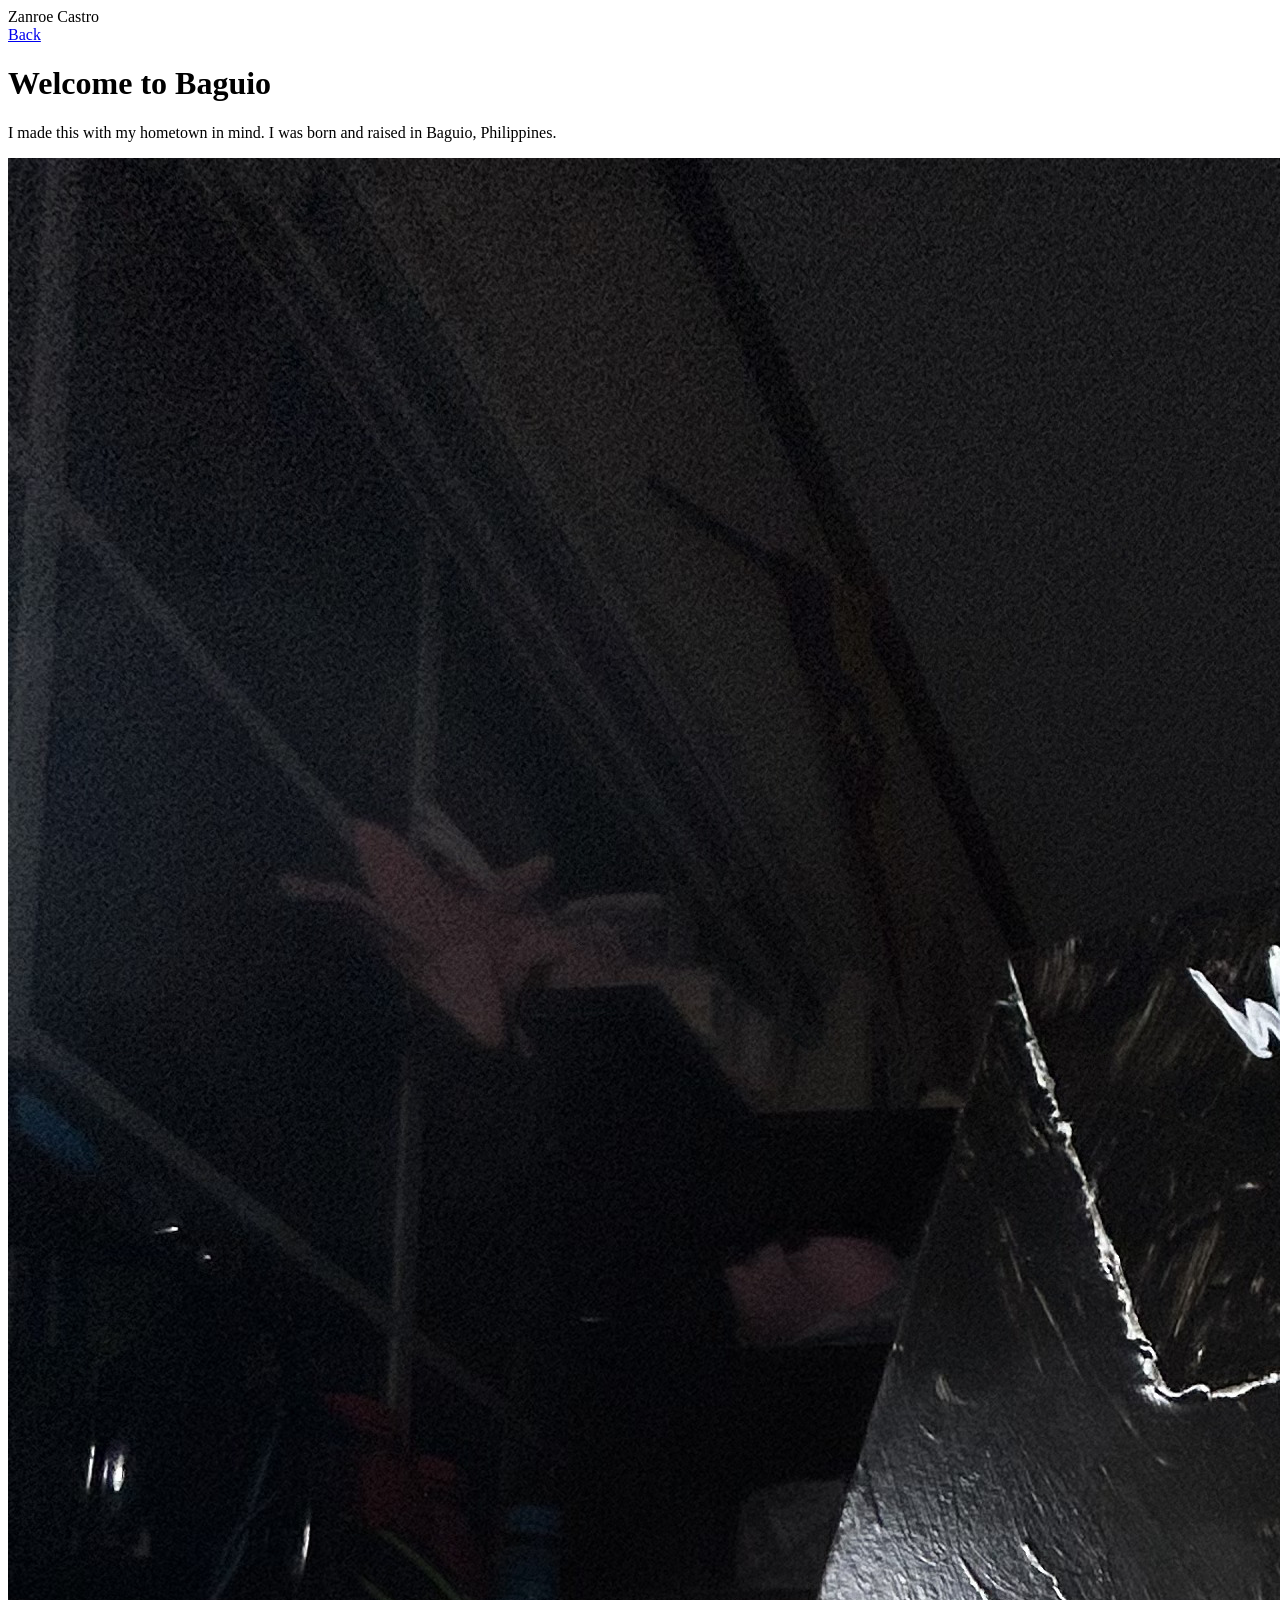
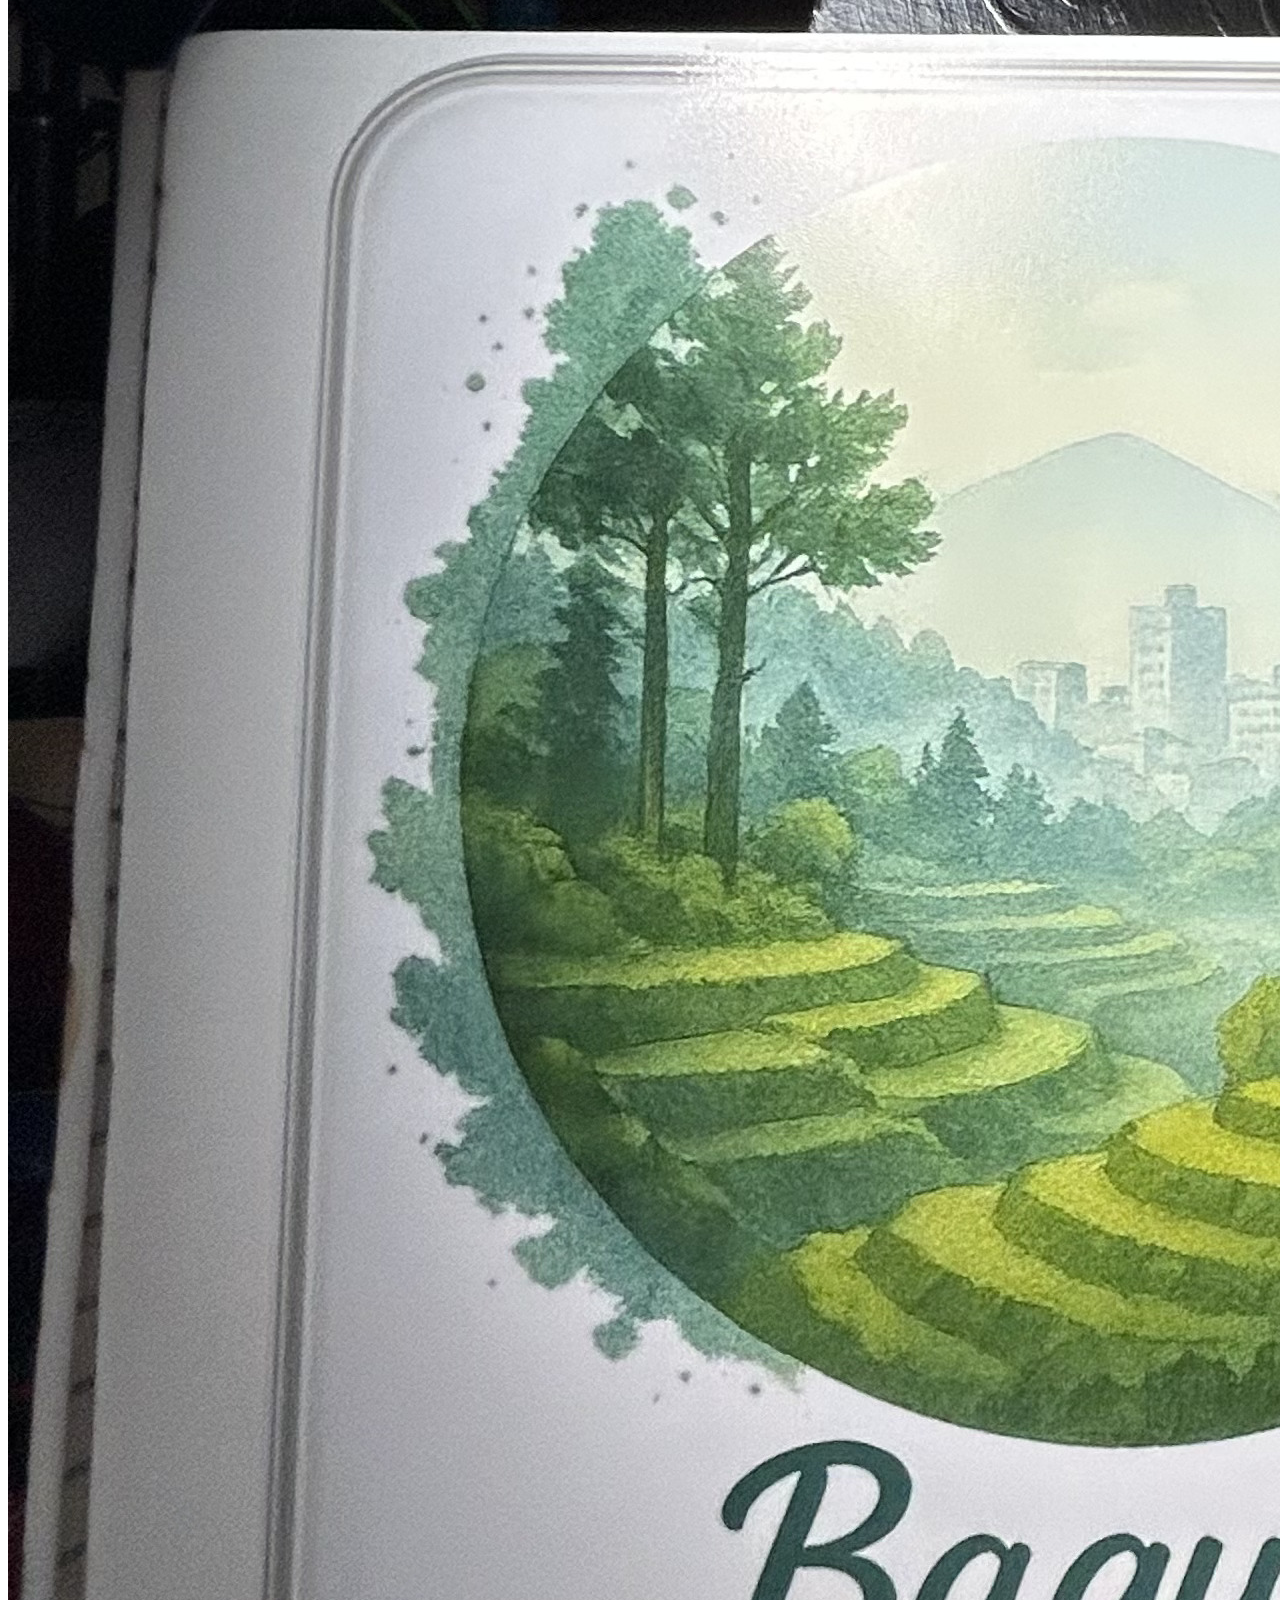
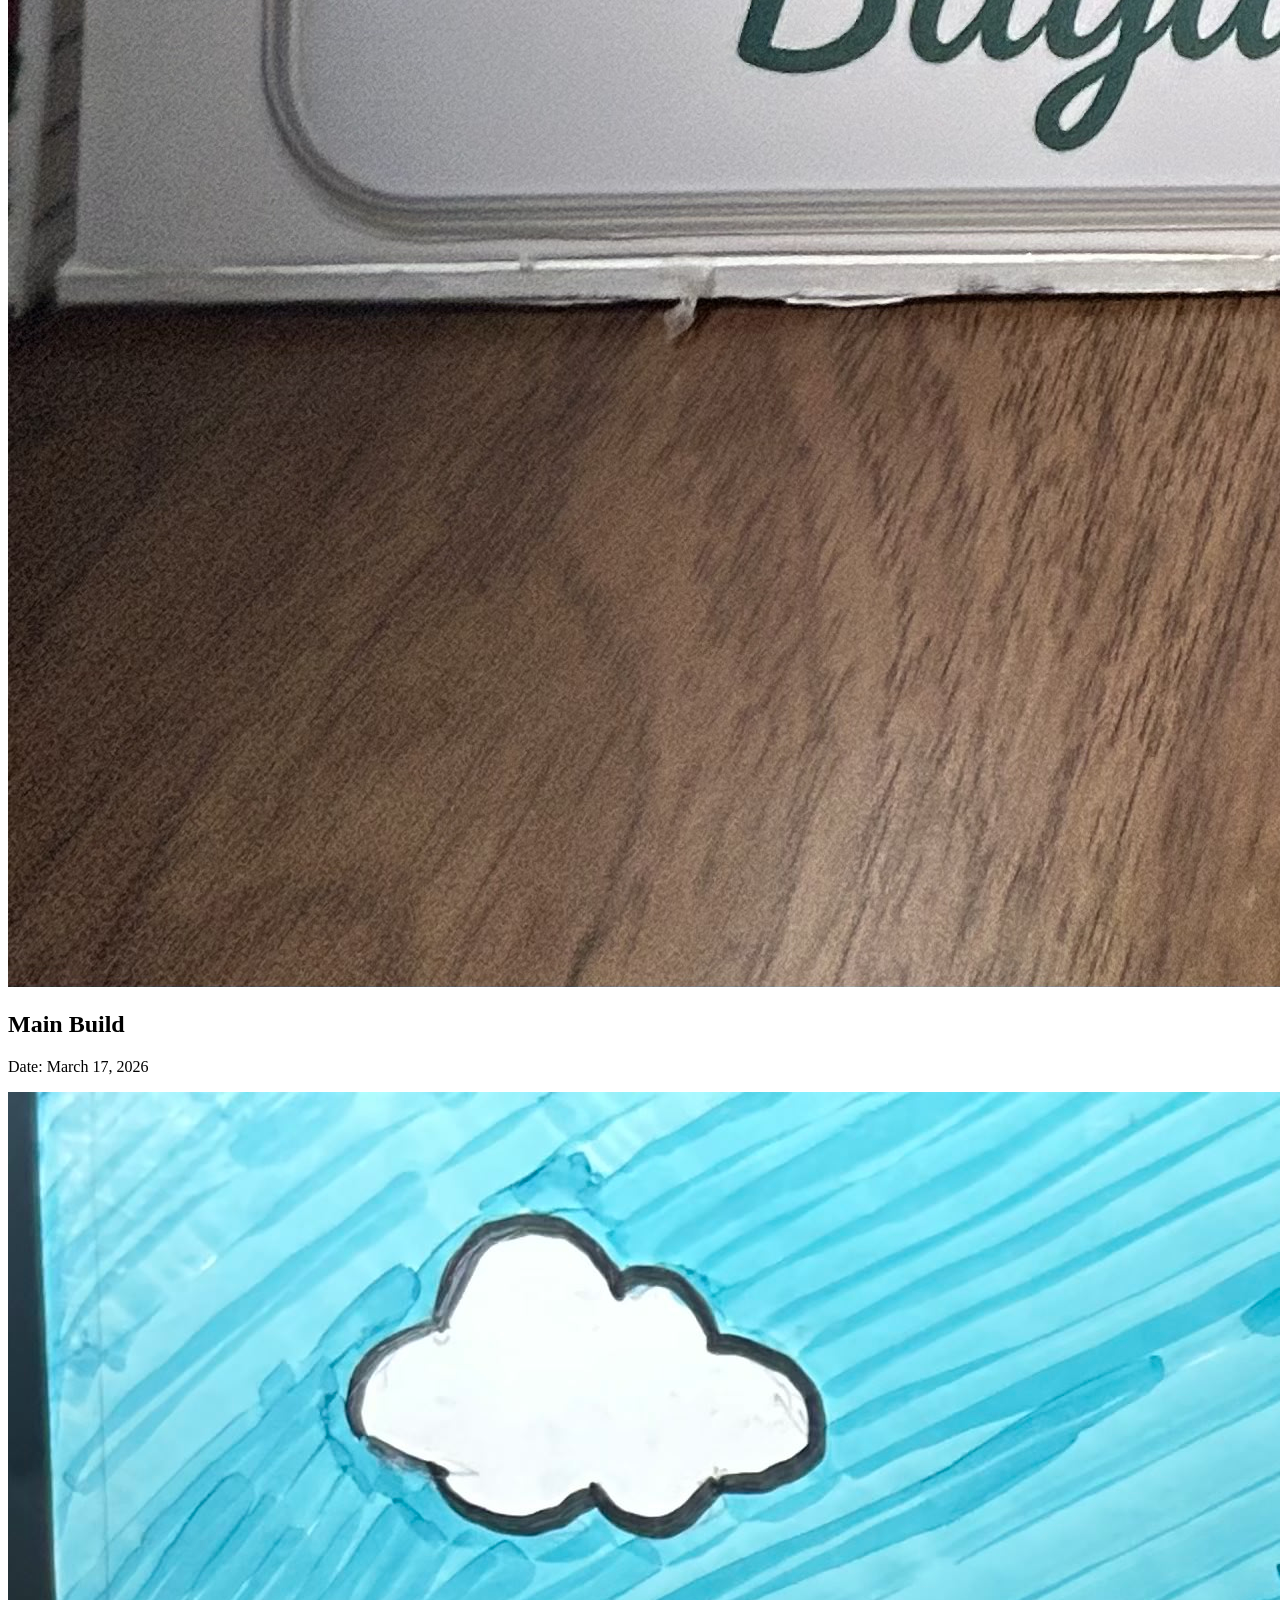
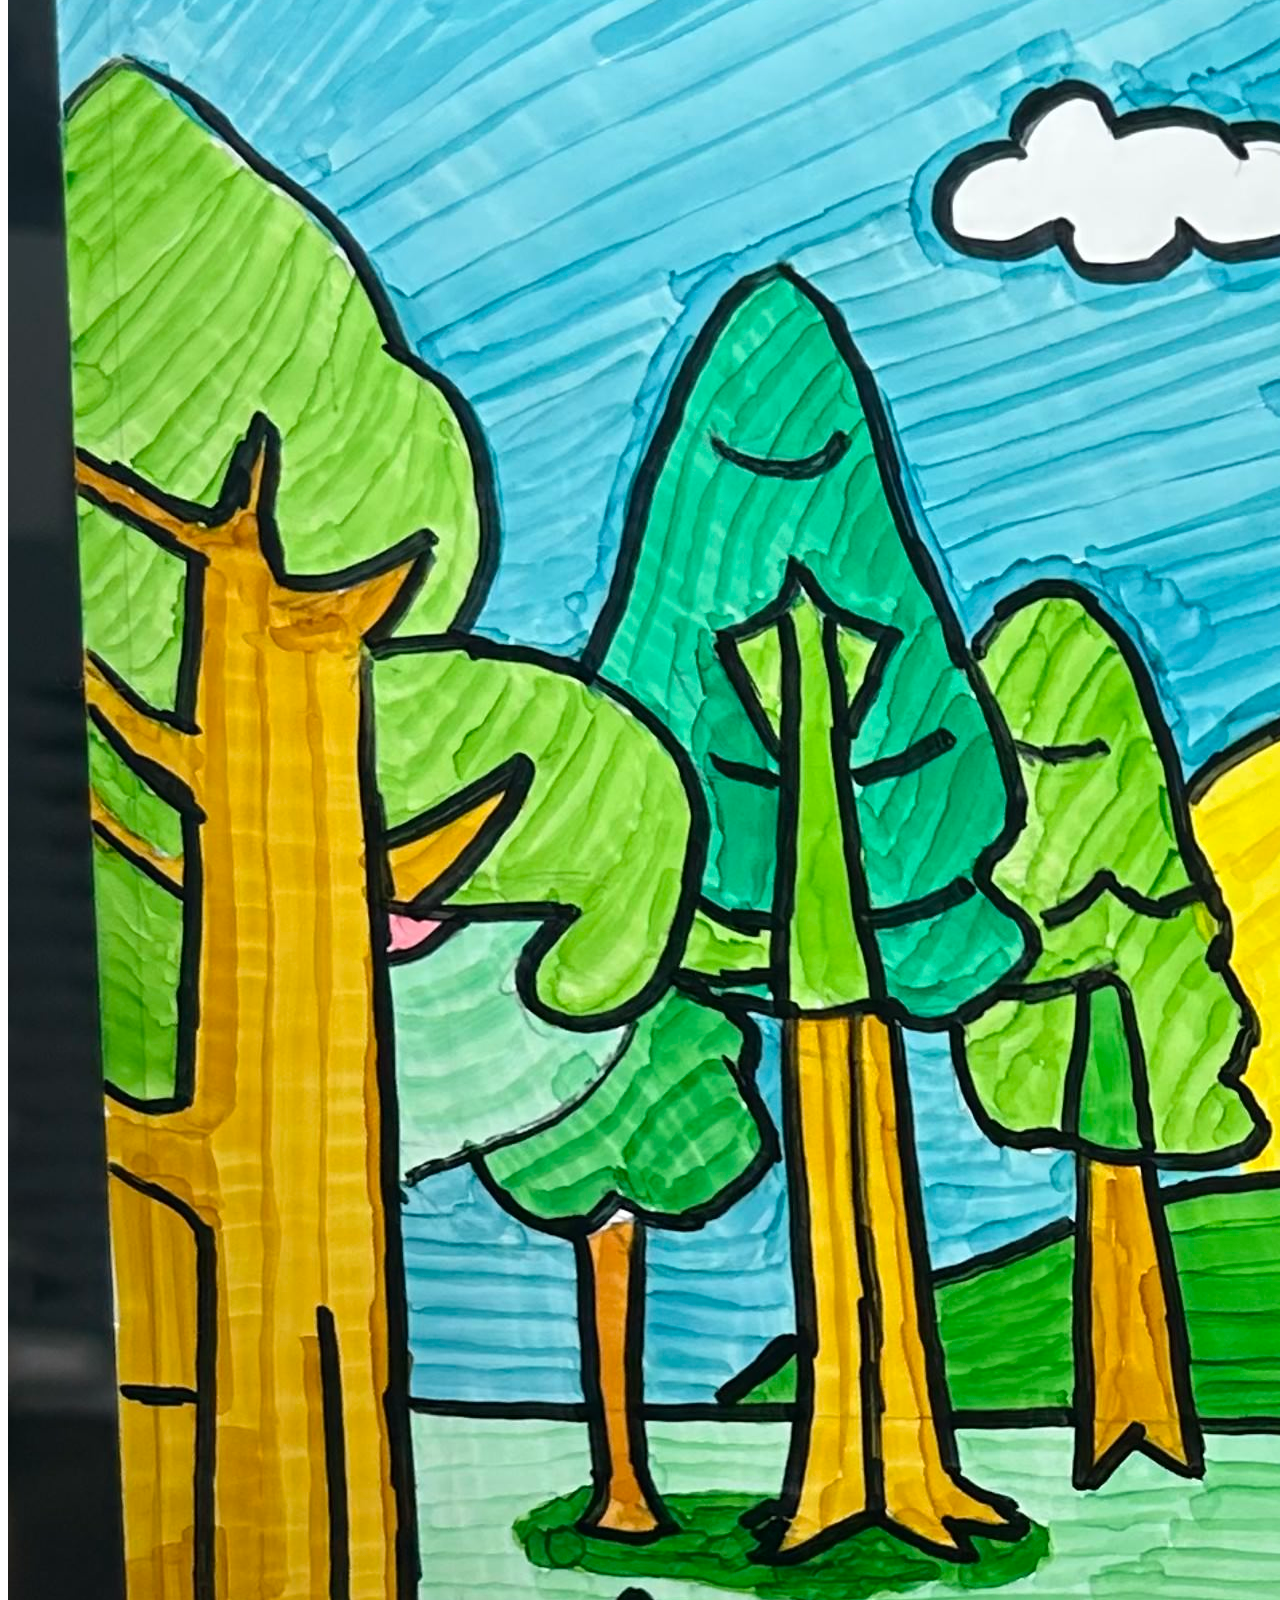
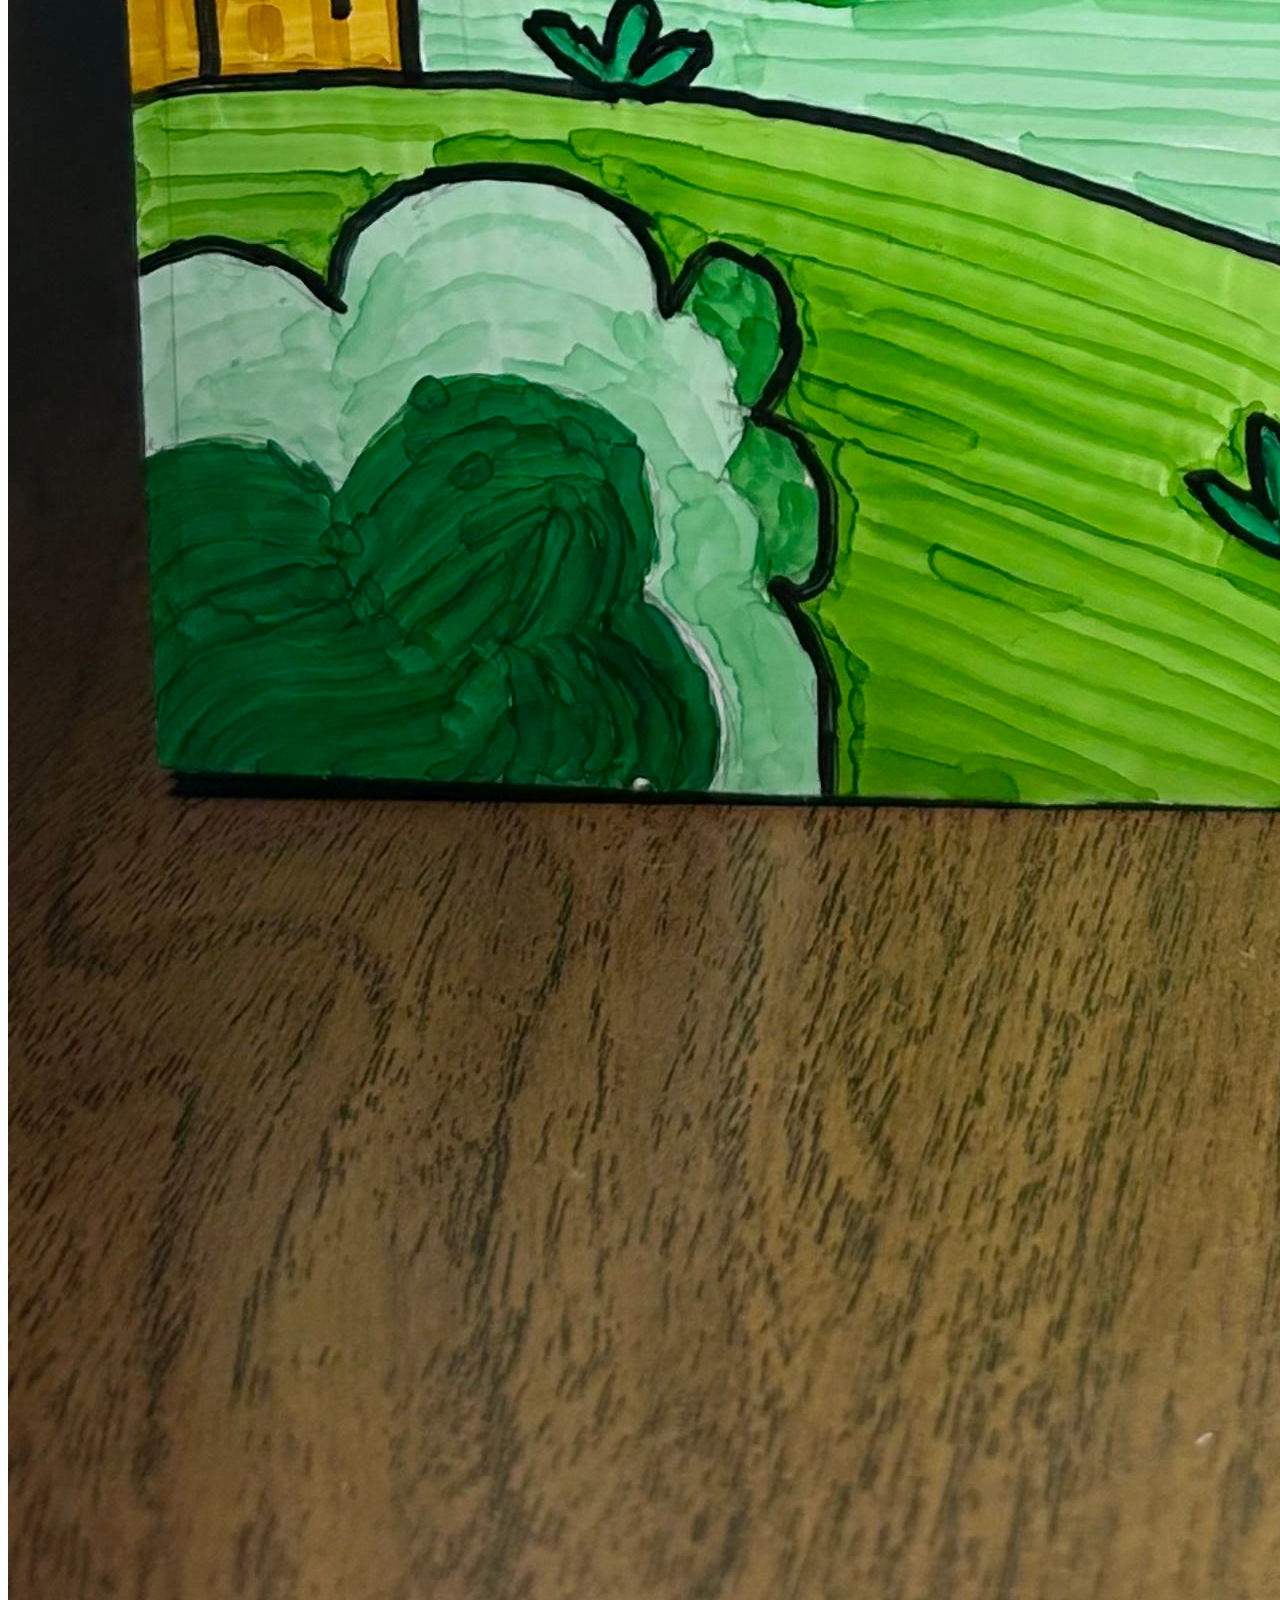
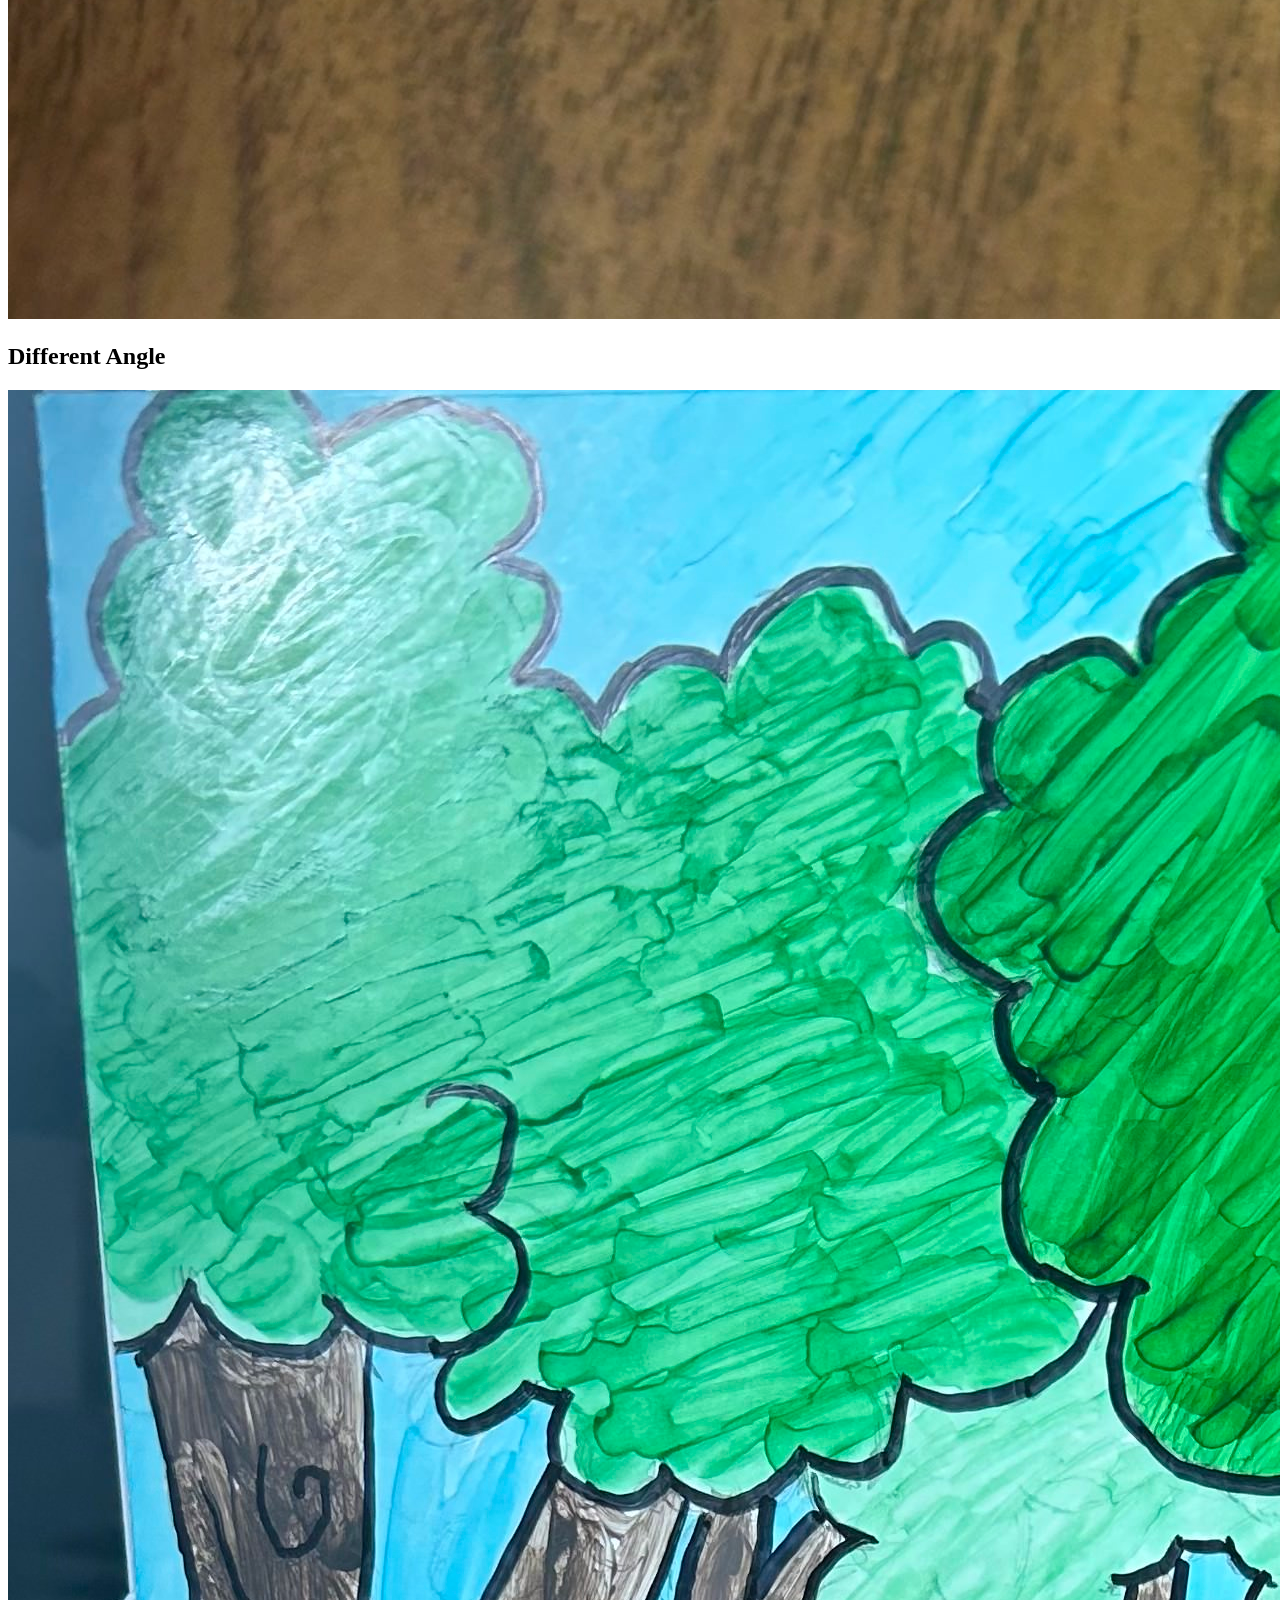
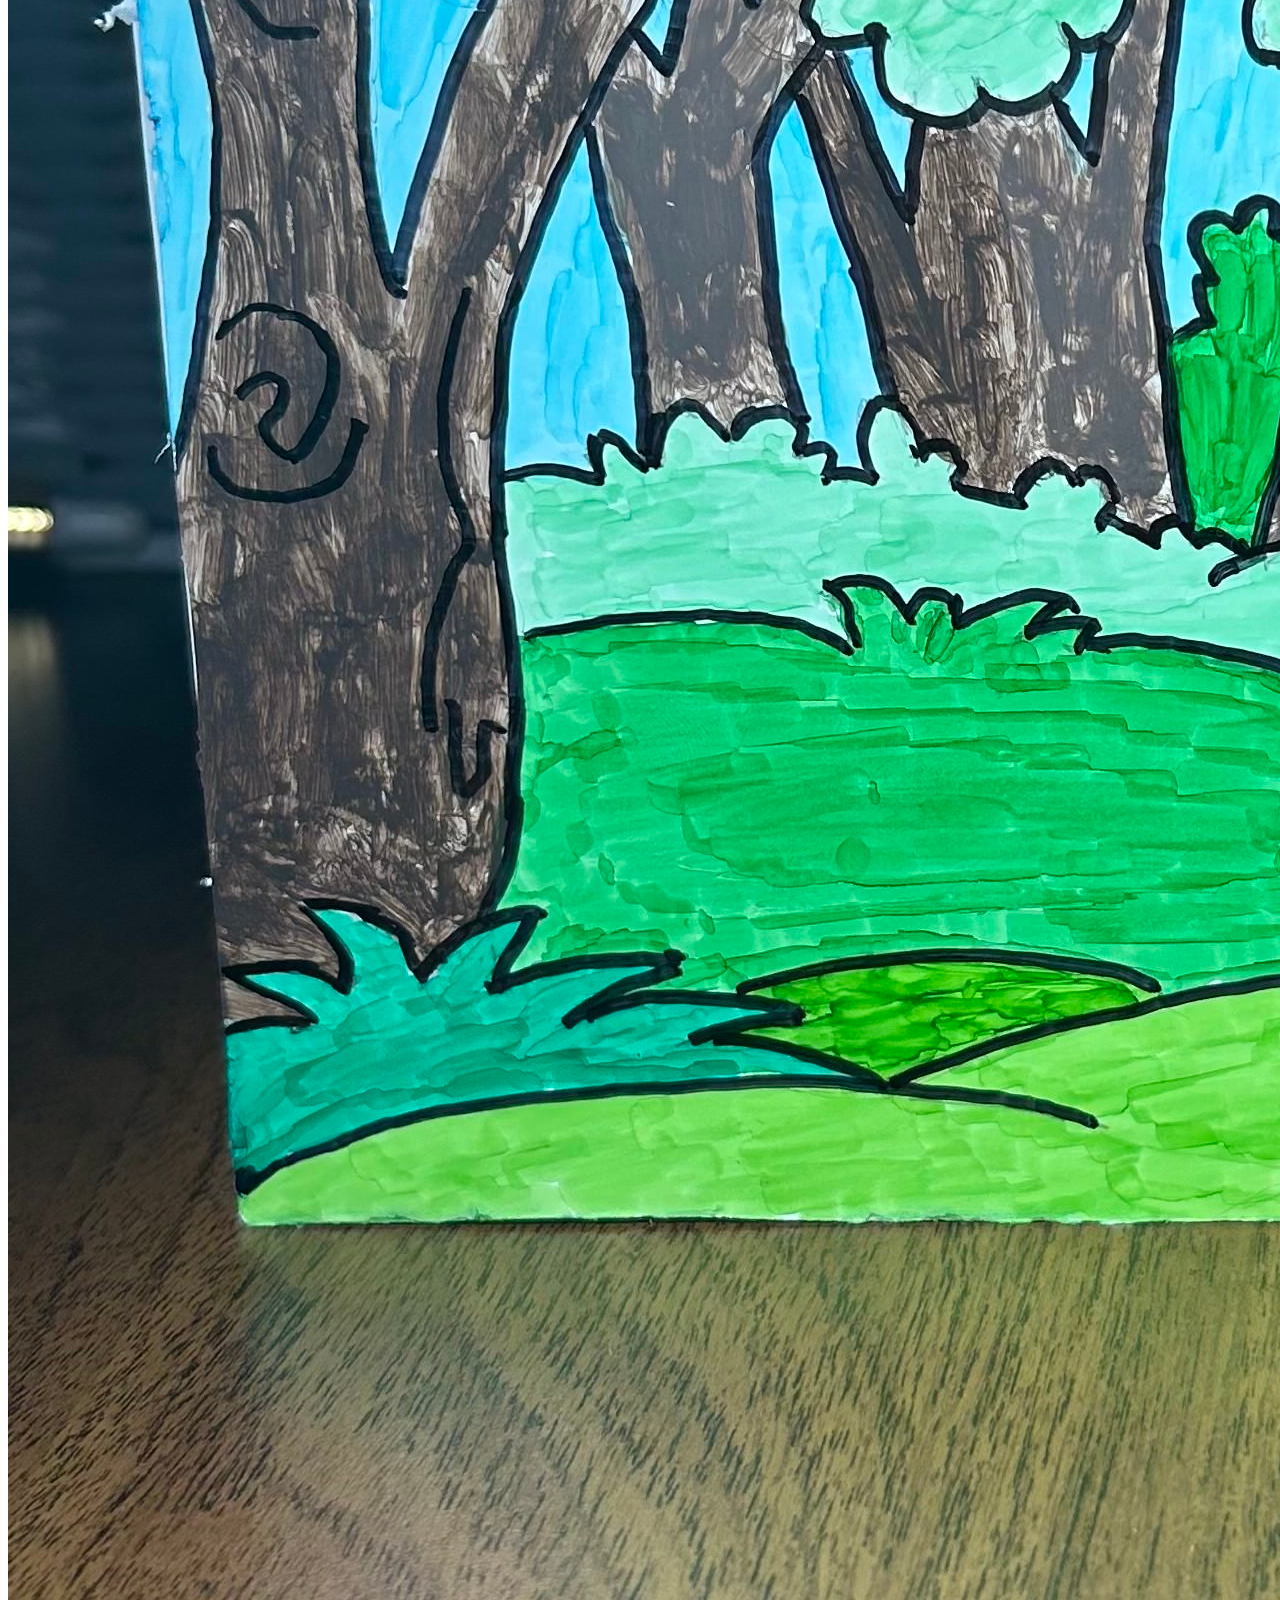
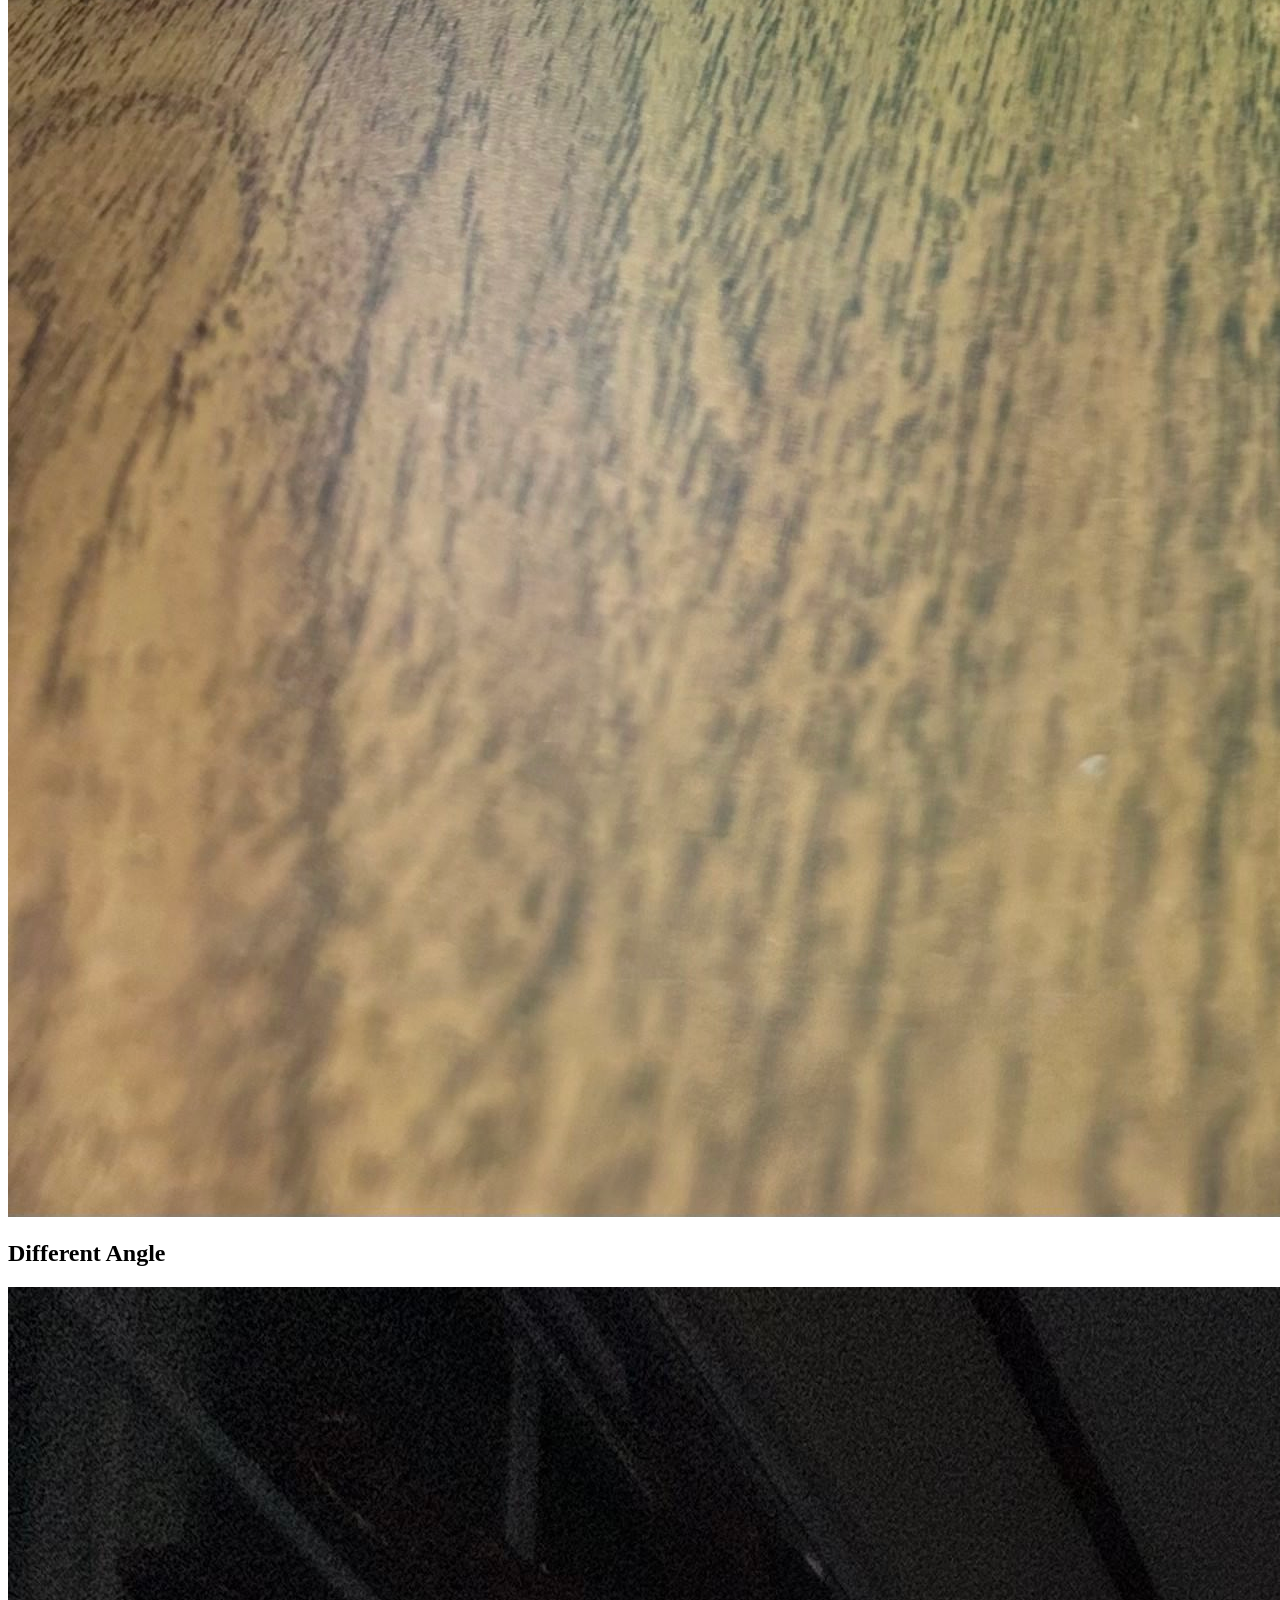
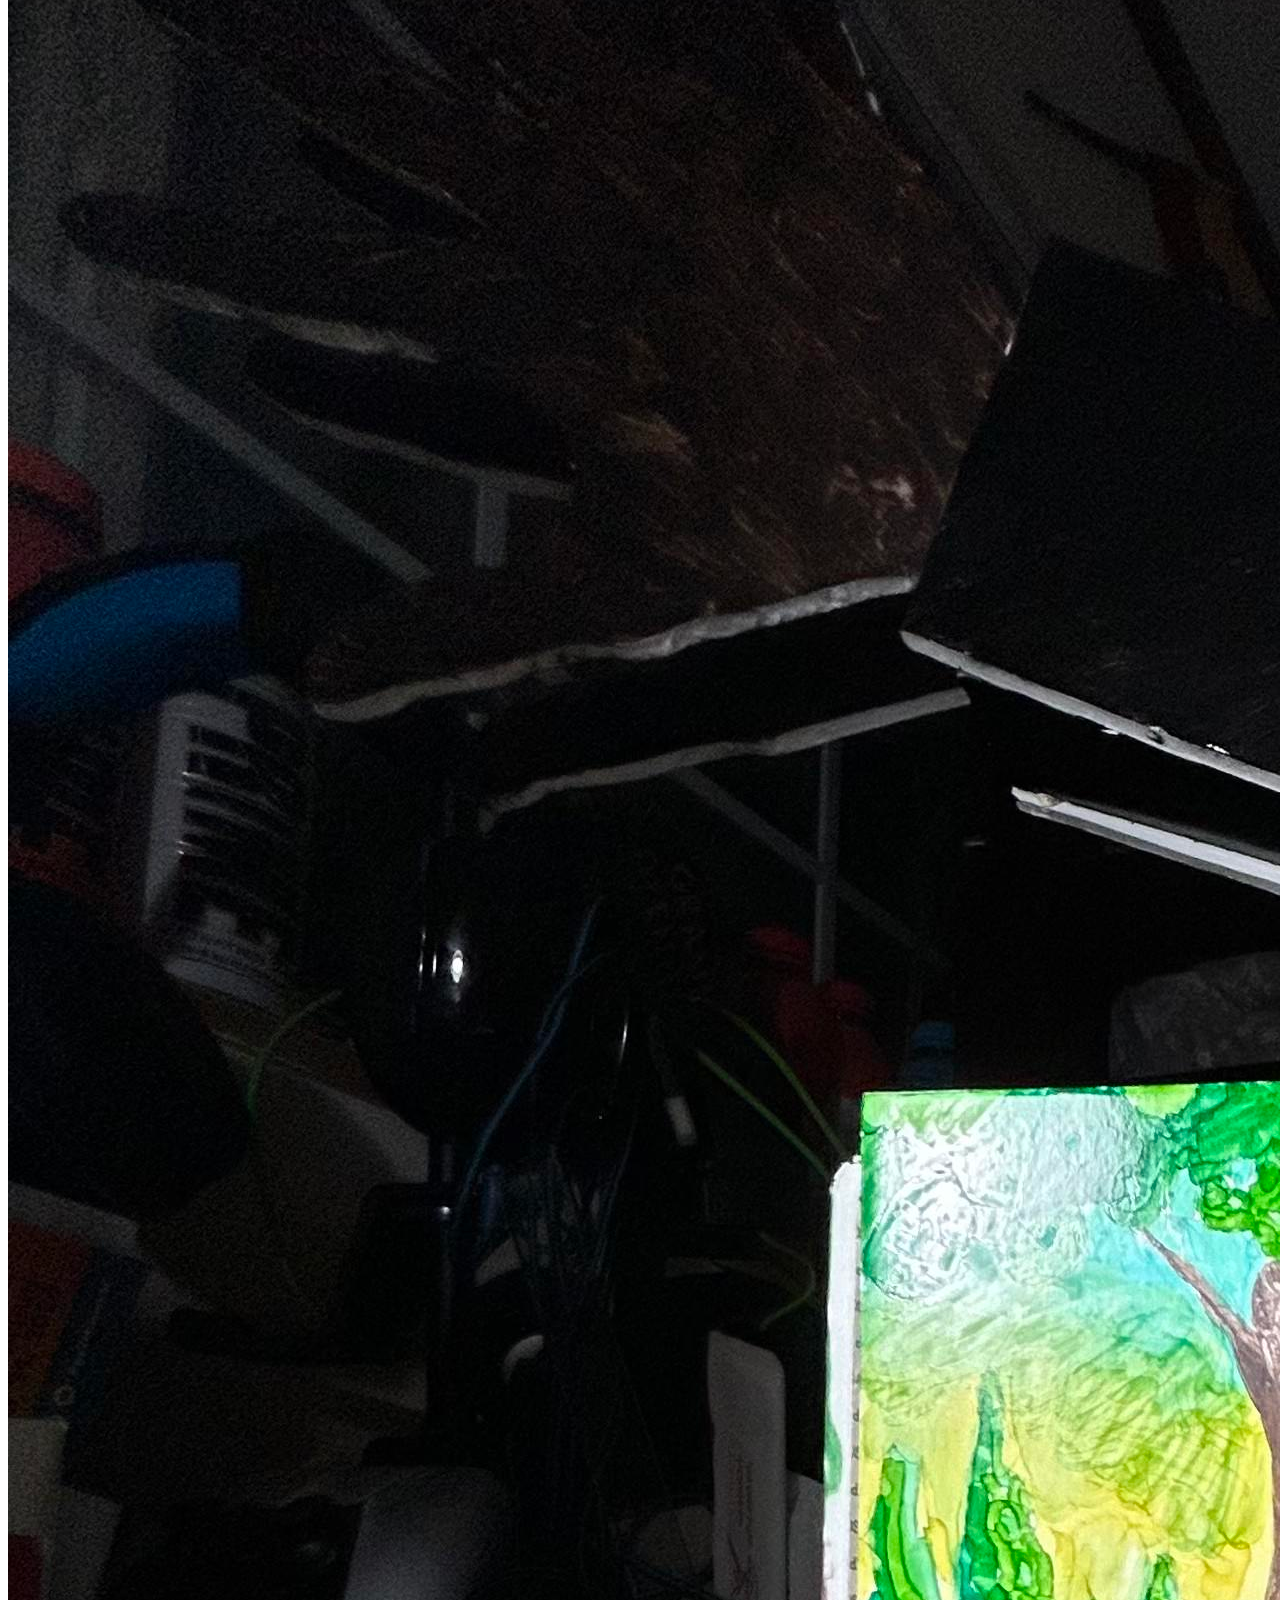
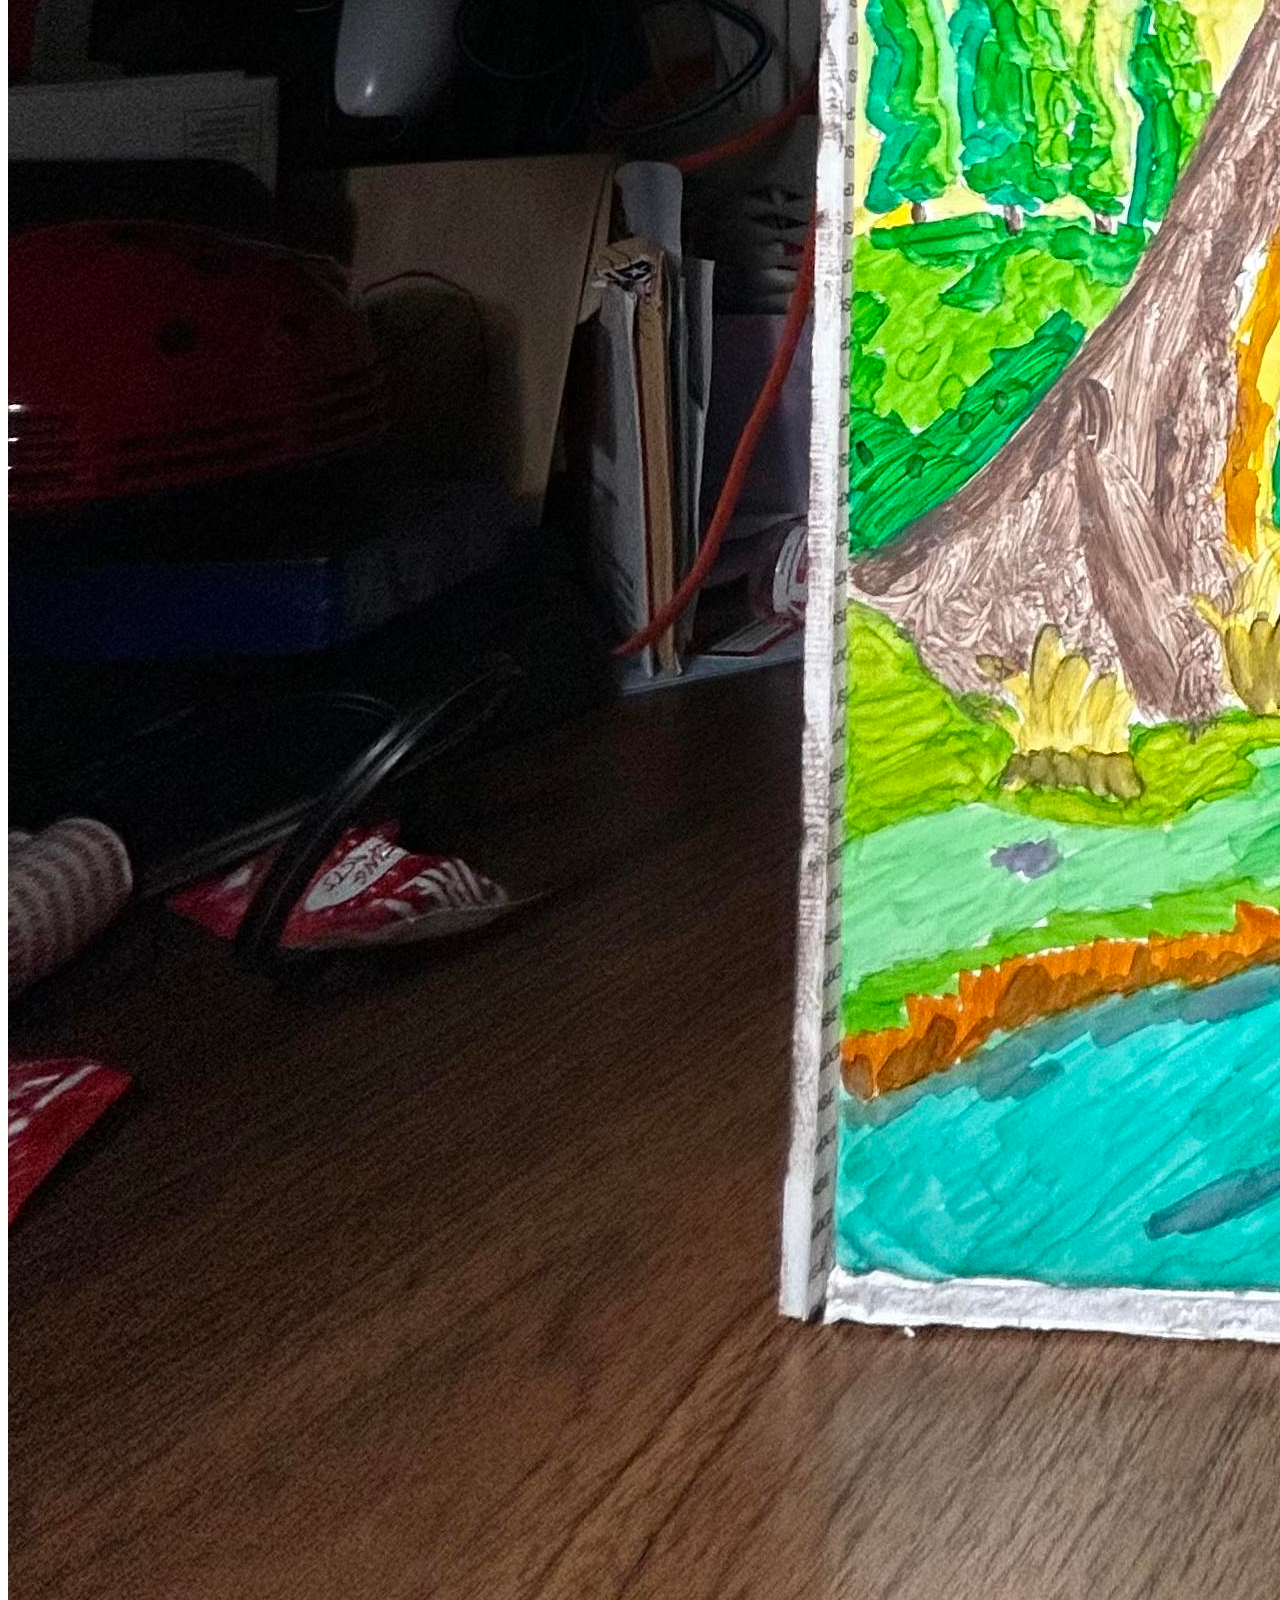
==== crafts1.html @ 95c9fecc "Add files via upload" ====
<!doctype html>
<html lang="en">
<head>
  <meta charset="UTF-8">
  <meta name="viewport" content="width=device-width, initial-scale=1.0">
  <title>Craft 1</title>
  <link rel="stylesheet" href="style.css">
</head>

<body>

  <nav>
    <div class="logo">Zanroe<span> Castro</span></div>
    <a class="back-home" href="crafts.html">Back</a>
  </nav>

  <header class="page-hero">
    <h1>Welcome to Baguio</h1>
    <p>I made this with my hometown in mind. I was born and raised in Baguio, Philippines.</p>
  </header>

  <section class="crafts-gallery1">

    <div class="mini-polaroid">
      <img src="IMG_3812.jpg" alt="Craft 1">
      <h2>Main Build</h2>
      <p>Date: March 17, 2026</p>
    </div>

    <div class="mini-polaroid">
      <img src="IMG_3811.jpg" alt="Craft 1">
      <h2>Different Angle</h2>
    </div>

    <div class="mini-polaroid">
      <img src="IMG_3813.jpg" alt="Craft 1">
      <h2>Different Angle</h2>
    </div>

    <div class="mini-polaroid">
      <img src="IMG_3814.jpg" alt="Craft 1">
      <h2>Different Angle</h2>
    </div>

    <div class="mini-polaroid">
      <video controls>
        <source src="part1.MP4" type="video/mp4">
      </video>
      <h2>Process Video</h2>
    </div>

    <div class="mini-polaroid">
      <video controls>
        <source src="part2.MP4" type="video/mp4">
      </video>
      <h2>Process Video</h2>
    </div>

  </section>

</body>
</html>
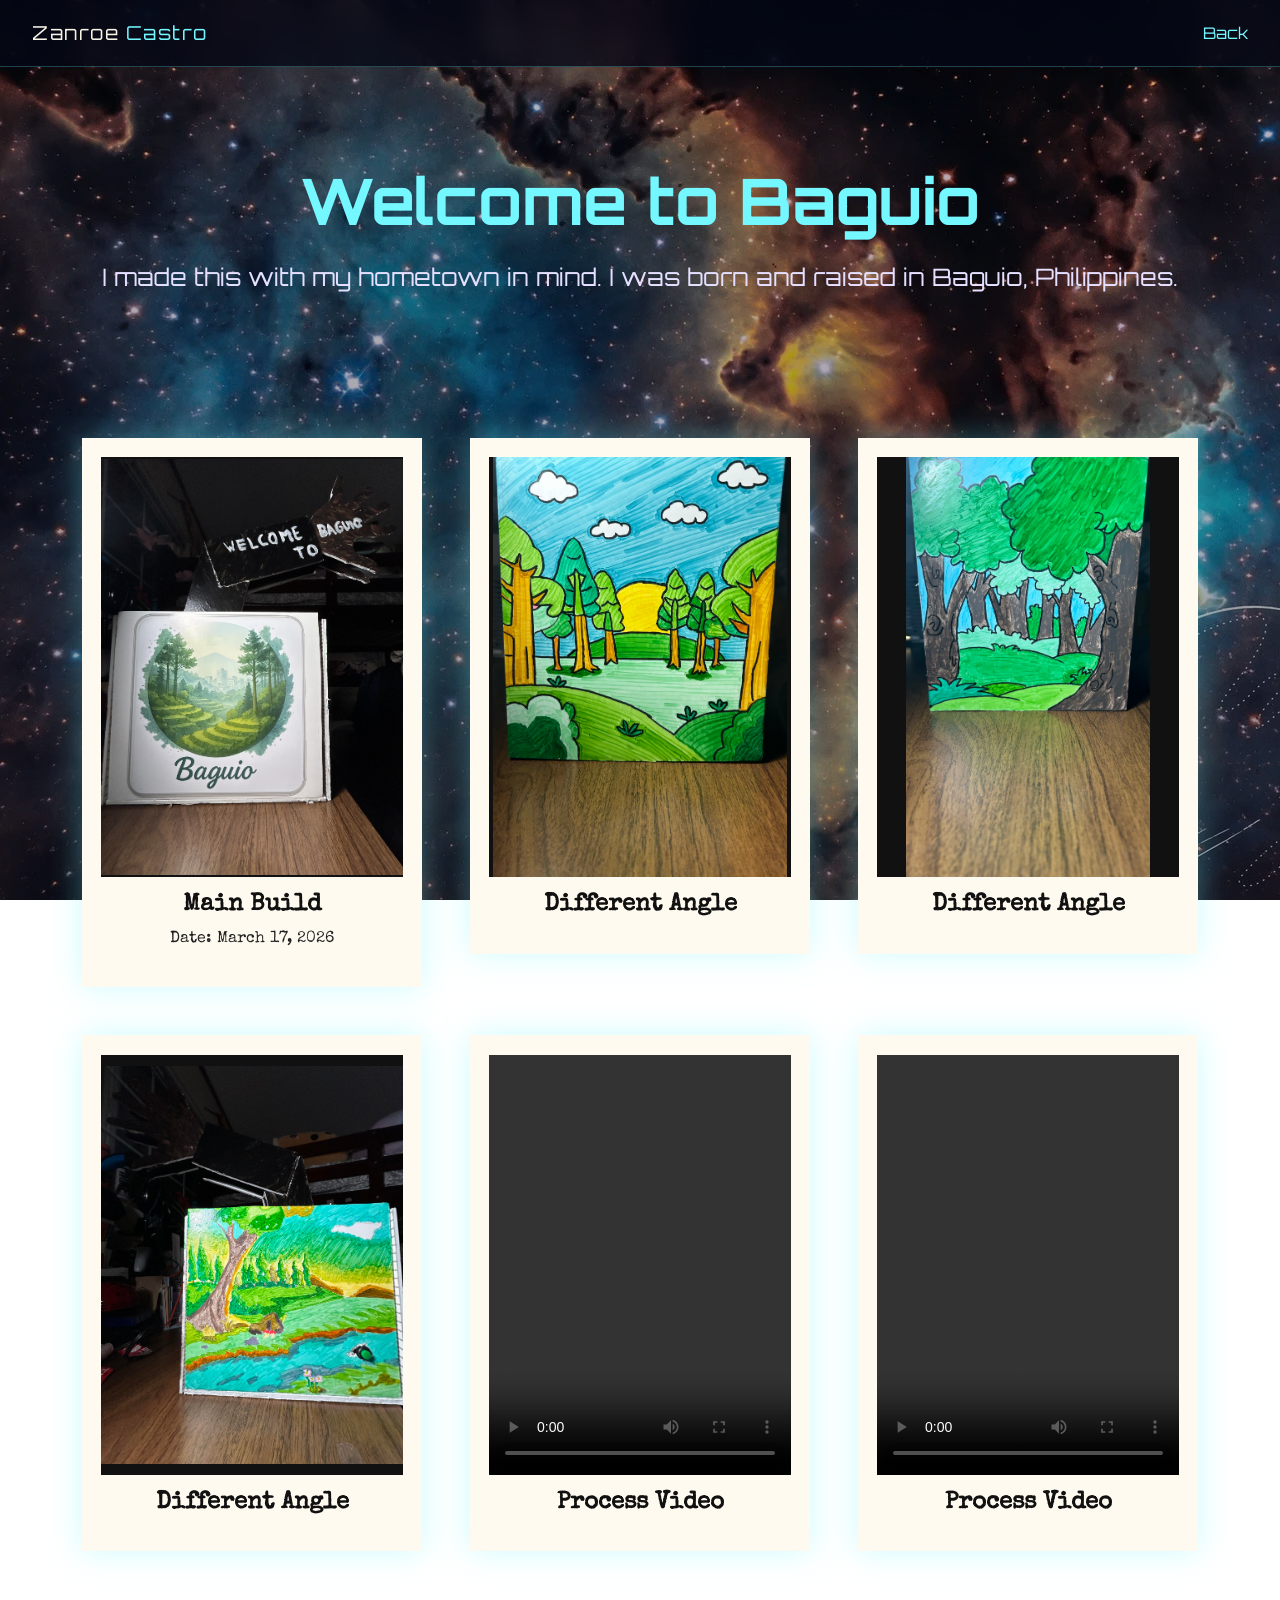
==== commit e95b7168: "Update crafts1.html" ====
--- a/crafts1.html
+++ b/crafts1.html
@@ -44,14 +44,14 @@
 
     <div class="mini-polaroid">
       <video controls>
-        <source src="part1.MP4" type="video/mp4">
+        <source src="part1.mp4" type="video/mp4">
       </video>
       <h2>Process Video</h2>
     </div>
 
     <div class="mini-polaroid">
       <video controls>
-        <source src="part2.MP4" type="video/mp4">
+        <source src="part2.mp4" type="video/mp4">
       </video>
       <h2>Process Video</h2>
     </div>
@@ -59,4 +59,4 @@
   </section>
 
 </body>
-</html>+</html>
--- a/style.css
+++ b/style.css
@@ -0,0 +1,1009 @@
+@import url("https://fonts.googleapis.com/css2?family=Orbitron:wght@400;600;700&family=Special+Elite&display=swap");
+
+* {
+  box-sizing: border-box;
+  margin: 0;
+  padding: 0;
+}
+
+:root {
+  --space: #050816;
+  --star: #f8f4e8;
+  --cyan: #74f7ff;
+  --polaroid: #fffaf0;
+  --shadow: rgba(116, 247, 255, 0.35);
+}
+
+html {
+  scroll-behavior: smooth;
+}
+
+body {
+  min-height: 100vh;
+  overflow-x: hidden;
+  color: var(--star);
+  font-family: "Orbitron", sans-serif;
+  background-image:
+    linear-gradient(rgba(5, 8, 22, 0.25), rgba(5, 8, 22, 0.45)),
+    url("canva-colorful-illustration-galaxy-desktop-wallpaper-XY3nugZSkII.jpg.webp");
+  background-size: cover;
+  background-position: center;
+  background-repeat: no-repeat;
+  background-attachment: fixed;
+}
+
+nav {
+  position: fixed;
+  top: 0;
+  left: 0;
+  right: 0;
+  padding: 1.3rem 2rem;
+  z-index: 100;
+  display: flex;
+  justify-content: space-between;
+  align-items: center;
+  background: rgba(5, 8, 22, 0.78);
+  backdrop-filter: blur(12px);
+  border-bottom: 1px solid rgba(116, 247, 255, 0.25);
+}
+
+.nav-links {
+  display: flex;
+  gap: 1.5rem;
+}
+
+.nav-links a {
+  color: var(--cyan);
+  text-decoration: none;
+  font-size: 1rem;
+}
+
+.photo-buttons {
+  display: flex;
+  justify-content: center;
+  gap: 3rem;
+  flex-wrap: wrap;
+  padding: 5rem 2rem 8rem;
+}
+
+.photo-page-link {
+  text-decoration: none;
+  color: white;
+  border: 1px solid rgba(116, 247, 255, 0.4);
+  padding: 1.4rem 2.5rem;
+  border-radius: 16px;
+  background: rgba(255,255,255,0.05);
+  backdrop-filter: blur(10px);
+  transition: 0.3s;
+  font-size: 1.2rem;
+  letter-spacing: 0.05em;
+}
+
+.photo-page-link:hover {
+  transform: translateY(-6px) scale(1.03);
+  background: rgba(116,247,255,0.15);
+  box-shadow: 0 0 30px rgba(116,247,255,0.35);
+}
+
+.logo {
+  font-size: 1.2rem;
+  letter-spacing: 0.08em;
+}
+
+.logo span {
+  color: var(--cyan);
+}
+
+.back-home {
+  color: var(--cyan);
+  text-decoration: none;
+  font-size: 1rem;
+}
+
+.hamburger {
+  display: flex;
+  flex-direction: column;
+  gap: 5px;
+  cursor: pointer;
+  background: none;
+  border: none;
+  z-index: 200;
+}
+
+.hamburger span {
+  width: 28px;
+  height: 2px;
+  background: var(--star);
+  border-radius: 2px;
+  transition: 0.3s;
+}
+
+.hamburger.open span:nth-child(1) {
+  transform: translateY(7px) rotate(45deg);
+}
+
+.hamburger.open span:nth-child(2) {
+  opacity: 0;
+}
+
+.hamburger.open span:nth-child(3) {
+  transform: translateY(-7px) rotate(-45deg);
+}
+
+.drawer {
+  position: fixed;
+  top: 0;
+  right: 0;
+  width: 280px;
+  height: 100vh;
+  background: rgba(8, 11, 29, 0.96);
+  z-index: 150;
+  transform: translateX(100%);
+  transition: 0.45s ease;
+  display: flex;
+  flex-direction: column;
+  justify-content: center;
+  padding: 3rem 2rem;
+  border-left: 1px solid var(--cyan);
+}
+
+.drawer.open {
+  transform: translateX(0);
+}
+
+.drawer-overlay {
+  position: fixed;
+  inset: 0;
+  background: rgba(0, 0, 0, 0.55);
+  opacity: 0;
+  pointer-events: none;
+  transition: 0.3s;
+  z-index: 140;
+}
+
+.drawer-overlay.open {
+  opacity: 1;
+  pointer-events: all;
+}
+
+.drawer-label {
+  font-size: 0.75rem;
+  text-transform: uppercase;
+  letter-spacing: 0.2em;
+  color: var(--cyan);
+  margin-bottom: 2rem;
+}
+
+.drawer a {
+  color: var(--star);
+  text-decoration: none;
+  font-size: 1.4rem;
+  padding: 0.8rem 0;
+  border-bottom: 1px solid rgba(116, 247, 255, 0.2);
+  transition: 0.2s;
+}
+
+.drawer a:hover {
+  color: var(--cyan);
+  letter-spacing: 0.05em;
+}
+
+.hero {
+  min-height: 75vh;
+  padding: 9rem 2rem 4rem;
+  text-align: center;
+  display: flex;
+  flex-direction: column;
+  justify-content: center;
+}
+
+.hero h1 {
+  font-size: clamp(2.5rem, 7vw, 3rem);
+  line-height: 1.08;
+  text-shadow: 0 0 25px rgba(116, 247, 255, 0.4);
+}
+
+.hero h1 em {
+  color: var(--cyan);
+  font-style: normal;
+}
+
+.hero p {
+  max-width: 650px;
+  margin: 1.3rem auto 0;
+  color: #e5e0ff;
+  font-size: 2rem;
+  line-height: 1.7;
+}
+
+.gold-word {
+  color: #ffd54a;
+  text-shadow:
+    0 0 12px rgba(255, 213, 74, 0.7),
+    0 0 25px rgba(255, 213, 74, 0.45);
+}
+
+.verse {
+  letter-spacing: 0.12em;
+}
+
+.carousel-section {
+  padding: 2rem 1rem 5rem;
+}
+
+.divider {
+  display: flex;
+  align-items: center;
+  gap: 1rem;
+  max-width: 1000px;
+  margin: 0 auto 3rem;
+}
+
+.divider::before,
+.divider::after {
+  content: "";
+  flex: 1;
+  height: 1px;
+  background: rgba(116, 247, 255, 0.45);
+}
+
+.divider span {
+  color: var(--cyan);
+  text-transform: uppercase;
+  letter-spacing: 0.2em;
+  font-size: 0.8rem;
+}
+
+.portfolio-grid {
+  display: grid;
+  grid-template-columns: repeat(auto-fit, minmax(230px, 1fr));
+  gap: 2rem;
+  max-width: 1150px;
+  margin: auto;
+  padding: 1rem;
+}
+
+.polaroid-link {
+  text-decoration: none;
+  color: inherit;
+  display: block;
+}
+
+.polaroid {
+  width: 100%;
+  max-width: 320px;
+  background: white;
+  padding: 12px 12px 45px;
+  box-shadow: 0 10px 25px rgba(0, 0, 0, 0.35);
+  border-radius: 4px;
+  overflow: hidden;
+}
+
+.polaroid img {
+  width: 100%;
+  height: 100%;
+  aspect-ratio: 3 / 4;
+  object-fit: cover;
+  display: block;
+  border-radius: 2px;
+}
+
+.polaroid-frame {
+  width: 100%;
+  height: auto;
+}
+
+.polaroid-gallery {
+  display: grid;
+  grid-template-columns: repeat(auto-fit, minmax(220px, 1fr));
+  gap: 30px;
+  justify-items: center;
+  padding: 40px 20px;
+}
+
+.polaroid-link:hover .polaroid {
+  transform: rotate(0deg) scale(1.04);
+  box-shadow: 0 0 50px rgba(116, 247, 255, 0.65);
+}
+
+.tilted-left {
+  transform: rotate(-3deg);
+}
+
+.tilted-right {
+  transform: rotate(3deg);
+}
+
+.slide-caption {
+  padding: 1rem 0.4rem 0;
+  text-align: center;
+  color: #050816;
+}
+
+.slide-caption h3 {
+  font-family: "Special Elite", cursive;
+  font-size: 1.8rem;
+  margin-bottom: 0.5rem;
+}
+
+.slide-caption p {
+  font-family: "Special Elite", cursive;
+  font-size: 0.95rem;
+  line-height: 1.5;
+}
+
+.about,
+.contact {
+  max-width: 900px;
+  margin: 0 auto;
+  padding: 4rem 2rem;
+  text-align: center;
+}
+
+.about h2,
+.contact h2 {
+  color: var(--cyan);
+  font-size: 2rem;
+  margin-bottom: 1rem;
+}
+
+.about p {
+  line-height: 1.8;
+  color: #e5e0ff;
+}
+
+.contact-links {
+  display: flex;
+  justify-content: center;
+  flex-wrap: wrap;
+  gap: 1rem;
+}
+
+.contact-links a {
+  text-decoration: none;
+  color: white;
+  border: 1px solid rgba(116, 247, 255, 0.45);
+  padding: 0.9rem 1.5rem;
+  border-radius: 999px;
+  background: rgba(255, 255, 255, 0.04);
+  backdrop-filter: blur(10px);
+  transition: 0.3s;
+}
+
+.contact-links a:hover {
+  background: rgba(116, 247, 255, 0.18);
+  color: var(--cyan);
+  box-shadow: 0 0 20px rgba(116, 247, 255, 0.35);
+  transform: translateY(-3px);
+}
+
+.page-hero {
+  padding: 10rem 2rem 3rem;
+  text-align: center;
+}
+
+.page-hero h1 {
+  font-size: clamp(3rem, 8vw, 4rem);
+  color: var(--cyan);
+}
+
+.page-hero p {
+  margin-top: 1rem;
+  color: #e5e0ff;
+  font-size: 1.5rem;
+  line-height: 1.7;
+}
+
+.work-gallery {
+  display: grid;
+  grid-template-columns: repeat(3, 1fr);
+  gap: 4rem;
+  padding: 4rem 3rem 7rem;
+  max-width: 1400px;
+  margin: auto;
+  justify-items: center;
+  align-items: start;
+  transform: translateX(80px);
+}
+
+.code-gallery {
+  display: grid;
+  grid-template-columns: repeat(3, 1fr);
+  gap: 2rem;
+  padding: 2rem 3rem 5rem;
+  max-width: 1250px;
+  margin: auto;
+  justify-items: center;
+  align-items: start;
+  transform: translateX(80px);
+}
+
+.code-gallery {
+  grid-template-columns: repeat(3, 300px);
+  gap: 2rem;
+  padding: 2rem 2rem 5rem;
+  max-width: 1200px;
+}
+
+.code-gallery .mini-polaroid {
+  max-width: 300px;
+  padding: 0.8rem 0.8rem 1.5rem;
+}
+
+.code-gallery .mini-polaroid img {
+  height: 260px;
+}
+
+.crafts-gallery {
+  display: grid;
+  grid-template-columns: repeat(3, 300px);
+  gap: 2rem;
+  padding: 2rem 2rem 5rem;
+  max-width: 1200px;
+  margin: auto;
+  justify-content: center;
+  align-items: start;
+}
+
+.crafts-gallery .mini-polaroid {
+  grid-column: auto;
+  width: 300px;
+  max-width: 300px;
+  padding: 0.8rem 0.8rem 1.5rem;
+}
+
+.crafts-gallery .mini-polaroid img {
+  width: 100%;
+  height: 260px;
+  object-fit: contain;
+  background: #111;
+  display: block;
+}
+
+.crafts-gallery3{
+  display: grid;
+  grid-template-columns: repeat(3, 340px);
+  gap: 3rem;
+
+  justify-content: center;
+  align-items: start;
+
+  max-width: 1400px;
+  margin: 60px auto;
+  padding: 2rem 2rem 6rem;
+}
+
+.crafts-gallery3 .mini-polaroid{
+  grid-column: auto !important;
+
+  width: 340px !important;
+  max-width: 340px !important;
+
+  padding: 1.2rem 1.2rem 2.3rem !important;
+
+  background: var(--polaroid);
+  box-shadow: 0 0 30px rgba(116, 247, 255, 0.25);
+  transition: 0.3s;
+}
+
+.crafts-gallery3 .mini-polaroid img,
+.crafts-gallery3 .mini-polaroid video{
+  width: 100%;
+  height: 420px;
+  object-fit: contain;
+  background: #111;
+  display: block;
+}
+
+.crafts-gallery3 .mini-polaroid h2{
+  font-family: "Special Elite", cursive;
+  text-align: center;
+  margin-top: 1rem;
+  font-size: 1.5rem;
+  color: #111;
+}
+
+.crafts-gallery3 .mini-polaroid:hover{
+  transform: translateY(-8px) scale(1.03);
+  box-shadow: 0 0 40px rgba(116, 247, 255, 0.4);
+}
+
+.mini-polaroid,
+.mini-polaroid-long {
+  background: var(--polaroid);
+  color: #181818;
+  padding: 1rem 1rem 2rem;
+  box-shadow: 0 0 30px rgba(116, 247, 255, 0.35);
+  transition: 0.3s;
+  display: flex;
+  flex-direction: column;
+  overflow: hidden;
+}
+
+.mini-polaroid {
+  width: 100%;
+  max-width: 340px;
+  padding: 1.2rem 1.2rem 2.3rem;
+
+  background: var(--polaroid);
+  color: #181818;
+
+  box-shadow: 0 0 30px rgba(116, 247, 255, 0.35);
+
+  transition: 0.3s;
+  display: flex;
+  flex-direction: column;
+  overflow: hidden;
+}
+
+.mini-polaroid-long {
+  grid-column: span 3;
+}
+
+.mini-polaroid img {
+  width: 100%;
+  height: 400px;
+  object-fit: contain;
+  background: #111;
+  display: block;
+}
+
+.mini-polaroid-long img {
+  width: 100%;
+  height: 300px;
+  object-fit: contain;
+  background: #111;
+  display: block;
+}
+
+.mini-polaroid h2,
+.mini-polaroid-long h2 {
+  font-family: "Special Elite", cursive;
+  text-align: center;
+  margin-top: 1rem;
+  font-size: 1.4rem;
+}
+
+.mini-polaroid p,
+.mini-polaroid-long p {
+  font-family: "Special Elite", cursive;
+  text-align: center;
+  margin-top: 0.5rem;
+  line-height: 1.4;
+}
+
+.mini-polaroid.rotate-left,
+.mini-polaroid-long.rotate-left {
+  transform: rotate(-3deg);
+}
+
+.mini-polaroid.rotate-right,
+.mini-polaroid-long.rotate-right {
+  transform: rotate(3deg);
+}
+
+.mini-polaroid:hover,
+.mini-polaroid-long:hover {
+  transform: rotate(0deg) scale(1.03);
+}
+
+.mini-polaroid {
+  background: var(--polaroid);
+  width: 100%;
+  max-width: 340px;
+  padding: 1rem 1rem 2rem;
+  box-shadow: 0 0 30px rgba(116, 247, 255, 0.25);
+  overflow: hidden;
+  transition: 0.3s;
+}
+
+.mini-polaroid img {
+  width: 100%;
+  height: 420px;
+  object-fit: contain;
+  background: #111;
+  display: block;
+}
+
+.landscape {
+  max-width: 500px;
+}
+
+.landscape img {
+  height: 300px;
+}
+
+.mini-polaroid h2 {
+  font-family: "Special Elite", cursive;
+  text-align: center;
+  margin-top: 1rem;
+  font-size: 1.5rem;
+  color: #111;
+}
+
+.mini-polaroid p {
+  font-family: "Special Elite", cursive;
+  text-align: center;
+  margin-top: 0.6rem;
+  line-height: 1.5;
+  color: #222;
+}
+
+.mini-polaroid:hover {
+  transform: translateY(-8px) scale(1.03);
+  box-shadow: 0 0 40px rgba(116, 247, 255, 0.4);
+}
+
+@media (max-width: 1100px) {
+  .work-gallery {
+    grid-template-columns: repeat(2, 1fr);
+  }
+}
+
+@media (max-width: 700px) {
+  .work-gallery {
+    grid-template-columns: 1fr;
+    gap: 2.5rem;
+    padding: 2rem 1rem 5rem;
+  }
+
+  .mini-polaroid {
+    max-width: 340px;
+  }
+
+  .mini-polaroid img {
+    height: 360px;
+  }
+
+  .landscape img {
+    height: 240px;
+  }
+}
+
+#portraitGallery {
+  display: grid !important;
+  grid-template-columns: repeat(3, 360px) !important;
+  gap: 4rem !important;
+  justify-content: center !important;
+  max-width: 1500px !important;
+  margin: 0 auto !important;
+  padding: 4rem 2rem 7rem !important;
+  transform: none !important;
+}
+
+#portraitGallery .mini-polaroid {
+  grid-column: auto !important;
+  width: 360px !important;
+  max-width: 360px !important;
+  padding: 1.4rem 1.4rem 2.6rem !important;
+}
+
+#portraitGallery .mini-polaroid img {
+  height: 520px !important;
+  object-fit: cover;
+}
+
+#landscapeGallery {
+  display: grid !important;
+  grid-template-columns: repeat(3, 420px) !important;
+  gap: 1.5rem !important;
+  justify-content: center !important;
+  max-width: 1500px !important;
+  margin: 0 auto !important;
+  padding: 4rem 2rem 7rem !important;
+  transform: none !important;
+}
+
+#landscapeGallery .mini-polaroid {
+  grid-column: auto !important;
+  width: 400px !important;
+  max-width: 400px !important;
+  padding: 1rem 1rem 1.8rem !important;
+  border-radius: 2px;
+}
+
+#landscapeGallery .mini-polaroid img {
+  width: 100% !important;
+  height: auto !important;
+  aspect-ratio: 16 / 9 !important;
+  object-fit: contain !important;
+  background: #111;
+  display: block !important;
+}
+
+.crafts-gallery1,
+.crafts-gallery2,
+.crafts-gallery3{
+  display: grid !important;
+  grid-template-columns: repeat(3, 340px) !important;
+  gap: 3rem !important;
+
+  justify-content: center !important;
+  align-items: start !important;
+
+  max-width: 1400px !important;
+  margin: 60px auto !important;
+  padding: 2rem 2rem 6rem !important;
+}
+
+.crafts-gallery1 .mini-polaroid,
+.crafts-gallery2 .mini-polaroid,
+.crafts-gallery3 .mini-polaroid{
+  grid-column: auto !important;
+
+  width: 340px !important;
+  max-width: 340px !important;
+
+  padding: 1.2rem 1.2rem 2.3rem !important;
+
+  background: var(--polaroid) !important;
+  color: #181818 !important;
+
+  box-shadow: 0 0 30px rgba(116, 247, 255, 0.35) !important;
+  display: flex !important;
+  flex-direction: column !important;
+  overflow: hidden !important;
+}
+
+.crafts-gallery1 .mini-polaroid img,
+.crafts-gallery1 .mini-polaroid video,
+.crafts-gallery2 .mini-polaroid img,
+.crafts-gallery2 .mini-polaroid video,
+.crafts-gallery3 .mini-polaroid img,
+.crafts-gallery3 .mini-polaroid video{
+  width: 100% !important;
+  height: 420px !important;
+  object-fit: contain !important;
+  background: #111 !important;
+  display: block !important;
+}
+
+.crafts-gallery1 .mini-polaroid h2,
+.crafts-gallery2 .mini-polaroid h2,
+.crafts-gallery3 .mini-polaroid h2{
+  font-family: "Special Elite", cursive !important;
+  text-align: center !important;
+  margin-top: 1rem !important;
+  font-size: 1.5rem !important;
+  color: #111 !important;
+}
+
+.crafts-gallery1 .mini-polaroid p,
+.crafts-gallery2 .mini-polaroid p,
+.crafts-gallery3 .mini-polaroid p{
+  font-family: "Special Elite", cursive !important;
+  text-align: center !important;
+  margin-top: 0.6rem !important;
+  line-height: 1.5 !important;
+  color: #222 !important;
+}
+
+.crafts-gallery1 .mini-polaroid:hover,
+.crafts-gallery2 .mini-polaroid:hover,
+.crafts-gallery3 .mini-polaroid:hover{
+  transform: translateY(-8px) scale(1.03) !important;
+  box-shadow: 0 0 40px rgba(116, 247, 255, 0.4) !important;
+}
+
+.work-gallery{
+  display: flex !important;
+  flex-direction: column !important;
+  align-items: center !important;
+  gap: 2rem !important;
+
+  max-width: 900px !important;
+  margin: 0 auto !important;
+  padding: 4rem 2rem 7rem !important;
+
+  transform: translateX(30px) !important;
+}
+
+.work-gallery .mini-polaroid,
+.work-gallery .mini-polaroid-long{
+  grid-column: auto !important;
+  width: 340px !important;
+  max-width: 340px !important;
+}
+
+.work-gallery .mini-polaroid:nth-child(odd),
+.work-gallery .mini-polaroid-long:nth-child(odd){
+  align-self: flex-start !important;
+}
+
+.work-gallery .mini-polaroid:nth-child(even),
+.work-gallery .mini-polaroid-long:nth-child(even){
+  align-self: flex-end !important;
+}
+
+.work-gallery .mini-polaroid img,
+.work-gallery .mini-polaroid-long img{
+  width: 100% !important;
+  height: 420px !important;
+  object-fit: contain !important;
+  background: #111 !important;
+  display: block !important;
+}
+
+.work-gallery .mini-polaroid-long{
+  width: 520px !important;
+  max-width: 520px !important;
+}
+
+.work-gallery .mini-polaroid-long img{
+  width: 100% !important;
+  height: 300px !important;
+  object-fit: contain !important;
+  background: #111 !important;
+}
+
+#portraitGallery{
+  display: grid !important;
+  grid-template-columns: repeat(3, 360px) !important;
+  gap: 4rem !important;
+
+  justify-content: center !important;
+  align-items: start !important;
+
+  max-width: 1500px !important;
+  margin: 0 auto !important;
+  padding: 4rem 2rem 7rem !important;
+
+  transform: none !important;
+}
+
+.craft-link,
+.craft-link:visited,
+.craft-link:hover,
+.craft-link:active {
+  text-decoration: none !important;
+  color: inherit !important;
+}
+
+.craft-link h2,
+.craft-link p {
+  text-decoration: none !important;
+}
+
+.page-hero a {
+  color: #74f7ff;
+  text-decoration-color: #74f7ff;
+}
+
+.about-page {
+  min-height: 70vh;
+  padding: 70px 10%;
+}
+
+.about-card {
+  max-width: 1100px;
+  margin: auto;
+  display: flex;
+  align-items: center;
+  gap: 45px;
+  padding: 35px;
+  border: 1px solid rgba(92, 241, 255, 0.35);
+  border-radius: 25px;
+  background: rgba(4, 8, 20, 0.72);
+  box-shadow: 0 0 30px rgba(92, 241, 255, 0.15);
+  backdrop-filter: blur(8px);
+}
+
+.about-card img {
+  width: 330px;
+  height: 430px;
+  object-fit: cover;
+  border-radius: 20px;
+  border: 4px solid white;
+  box-shadow: 0 0 25px rgba(0, 0, 0, 0.5);
+}
+
+.about-text h2 {
+  color: #5cf1ff;
+  font-size: 2rem;
+  margin-bottom: 20px;
+}
+
+.about-text p {
+  color: white;
+  line-height: 1.8;
+  font-size: 1.05rem;
+  margin-bottom: 18px;
+}
+
+.about-button {
+  display: inline-block;
+  margin-top: 2rem;
+  padding: 1rem 2rem;
+
+  color: white;
+  text-decoration: none;
+  font-size: 1rem;
+  letter-spacing: 0.08em;
+
+  border: 1px solid rgba(116, 247, 255, 0.45);
+  border-radius: 999px;
+
+  background: rgba(255, 255, 255, 0.05);
+  backdrop-filter: blur(10px);
+
+  transition: 0.3s;
+}
+
+.about-button:hover {
+  transform: translateY(-4px) scale(1.03);
+
+  background: rgba(116, 247, 255, 0.18);
+  color: var(--cyan);
+
+  box-shadow: 0 0 20px rgba(116, 247, 255, 0.35);
+}
+
+@media (max-width: 850px) {
+  .about-card {
+    flex-direction: column;
+    text-align: center;
+  }
+
+  .about-card img {
+    width: 260px;
+    height: 340px;
+  }
+}
+
+
+
+#portraitGallery .mini-polaroid{
+  align-self: auto !important;
+  grid-column: auto !important;
+
+  width: 360px !important;
+  max-width: 360px !important;
+
+  padding: 1.4rem 1.4rem 2.6rem !important;
+}
+
+#portraitGallery .mini-polaroid img{
+  width: 100% !important;
+  height: 520px !important;
+
+  object-fit: cover !important;
+  background: #111 !important;
+  display: block !important;
+}
+
+
+#landscapeGallery{
+  display: grid !important;
+  grid-template-columns: repeat(3, 420px) !important;
+  gap: 1.5rem !important;
+
+  justify-content: center !important;
+  align-items: start !important;
+
+  max-width: 1500px !important;
+  margin: 0 auto !important;
+  padding: 4rem 2rem 7rem !important;
+
+  transform: none !important;
+}
+
+#landscapeGallery .mini-polaroid{
+  align-self: auto !important;
+  grid-column: auto !important;
+
+  width: 400px !important;
+  max-width: 400px !important;
+
+  padding: 1rem 1rem 1.8rem !important;
+}
+
+#landscapeGallery .mini-polaroid img{
+  width: 100% !important;
+  height: auto !important;
+  aspect-ratio: 16 / 9 !important;
+
+  object-fit: contain !important;
+  background: #111 !important;
+  display: block !important;
+}
+
